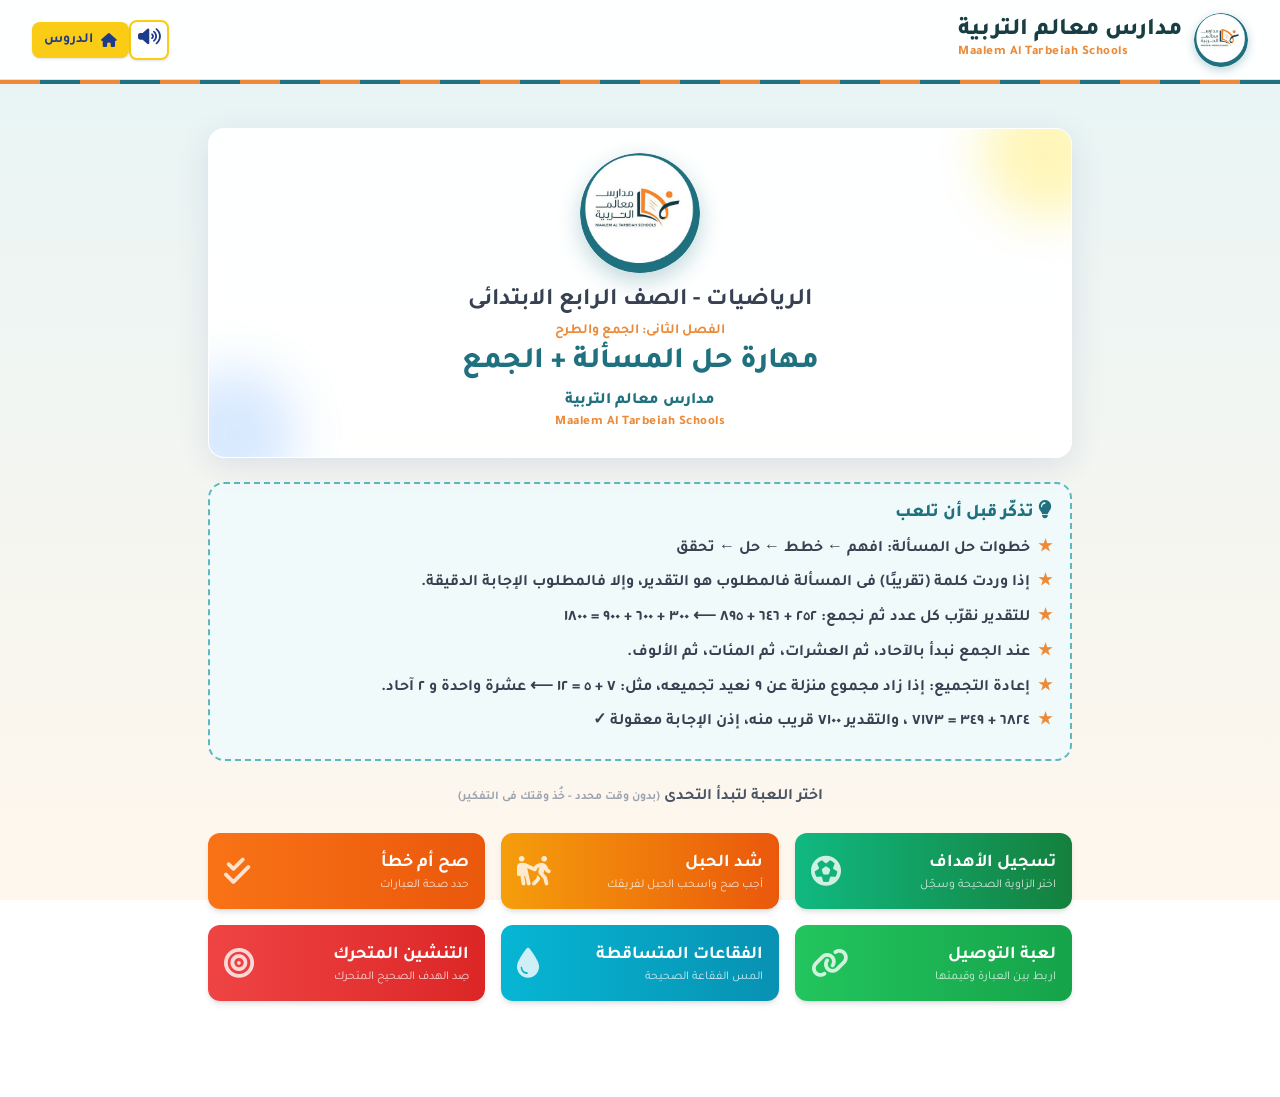
==== game.html @ 6326a278 "Add files via upload" ====
<!DOCTYPE html>
<html lang="ar" dir="rtl">
<head>
    <meta charset="UTF-8">
    <meta name="viewport" content="width=device-width, initial-scale=1.0, maximum-scale=1.0, user-scalable=no">
    <title>مدارس معالم التربية - ألعاب الدرس</title>
    <link rel="stylesheet" href="assets/tailwind.css">
    <link rel="stylesheet" href="assets/fontawesome/css/all.min.css">
    <link rel="stylesheet" href="assets/style.css">
    <script src="assets/common.js"></script>
    <script src="assets/sound.js"></script>
</head>
<body class="text-gray-800 min-h-screen pb-20 relative">

    <header class="fixed top-0 w-full bg-white/95 backdrop-blur-md shadow-sm z-40 h-20 flex items-center px-4 md:px-8 border-b border-blue-100">
        <div class="flex items-center gap-3"><img src="assets/img/logo.png" alt="مدارس معالم التربية" class="logo-img"><h1 class="font-extrabold text-lg md:text-2xl brand-name">مدارس معالم التربية<small dir="ltr">Maalem Al Tarbeiah Schools</small></h1></div>
        <button id="sound-btn" onclick="toggleSound()" class="mr-auto btn-bounce bg-white border-2 border-yellow-400 text-blue-900 w-10 h-10 rounded-lg shadow ml-2 text-lg"></button>
        <a href="index.html" class="btn-bounce bg-yellow-400 hover:bg-yellow-300 text-blue-900 px-3 py-2 rounded-lg font-bold text-sm flex items-center gap-2 shadow"><i class="fa-solid fa-house"></i><span class="nav-txt"> الدروس</span></a>
    </header>
    <div class="fixed top-20 w-full z-40 brand-strip"></div>

    <div class="max-w-4xl mx-auto p-4 relative pt-28" id="main-container">

        <!-- الشاشة الرئيسية للدرس -->
        <div id="screen-home" class="space-y-6">
            <div class="glass-panel rounded-2xl p-6 shadow-lg relative overflow-hidden flex flex-col md:flex-row items-center gap-6 mt-4">
                <div class="absolute -top-10 -right-10 w-32 h-32 bg-yellow-200 rounded-full opacity-60 blur-xl"></div>
                <div class="absolute -bottom-10 -left-10 w-32 h-32 bg-blue-200 rounded-full opacity-60 blur-xl"></div>
                <div class="w-full text-center z-10 flex flex-col items-center justify-center">
                    <img src="assets/img/logo.png" alt="مدارس معالم التربية" class="hero-logo mb-3">
                    <h2 class="text-xl md:text-2xl font-bold text-gray-700 mb-1" id="grade-text"></h2>
                    <p class="text-sm font-bold lesson-order mb-1" id="lesson-order"></p>
                    <h3 class="text-xl md:text-3xl font-extrabold mb-2 lesson-title" id="lesson-title">جارٍ التحميل...</h3>
                    <p class="school-line">مدارس معالم التربية <span dir="ltr">Maalem Al Tarbeiah Schools</span></p>
                </div>
            </div>

            <div class="tips-box">
                <h4><i class="fa-solid fa-lightbulb"></i> تذكّر قبل أن تلعب</h4>
                <ul id="tips-list"></ul>
            </div>

            <h3 class="text-center font-bold text-gray-600 mt-8 mb-4">اختر اللعبة لتبدأ التحدى <span class="text-xs text-gray-400">(بدون وقت محدد - خُذ وقتك فى التفكير)</span></h3>

            <div class="grid grid-cols-1 sm:grid-cols-2 lg:grid-cols-3 gap-4" id="games-grid"></div>
        </div>

        <!-- رأس اللعبة -->
        <div id="game-header" class="hidden mb-6 bg-white p-3 rounded-xl shadow-sm border border-gray-100 flex flex-col gap-3">
            <div class="flex justify-between items-center w-full">
                <button onclick="goHome()" class="btn-bounce bg-gray-100 hover:bg-gray-200 text-gray-700 px-3 py-2 rounded-lg font-bold text-sm flex items-center gap-2">
                    <i class="fa-solid fa-arrow-right"></i> للألعاب
                </button>
                <div class="flex items-center gap-3">
                    <div class="text-left hidden sm:block">
                        <p class="text-xs text-gray-500 font-bold" id="hdr-teacher"></p>
                        <p class="text-sm font-bold text-blue-700" id="hdr-lesson"></p>
                    </div>
                </div>
            </div>
            <div class="flex justify-between items-center w-full border-t border-gray-100 pt-2">
                <div class="w-1/3 text-xs sm:text-sm font-bold text-gray-500"><i class="fa-solid fa-infinity text-blue-500"></i> بدون وقت</div>
                <h2 id="current-game-title" class="text-base sm:text-lg font-bold text-blue-800 text-center w-1/3"></h2>
                <div class="text-sm sm:text-base font-bold text-gray-600 bg-gray-50 px-3 py-1 rounded-lg border w-1/3 text-left">
                    النتيجة: <span id="current-score" class="text-blue-700">0</span>/<span class="total-count">15</span>
                </div>
            </div>
        </div>

        <!-- 1. اختيار من متعدد -->
        <div id="screen-mcq" class="hidden game-screen">
            <div class="glass-panel p-6 rounded-2xl">
                <div class="w-full bg-gray-200 rounded-full h-2.5 mb-6"><div id="mcq-progress" class="bg-blue-600 h-2.5 rounded-full" style="width:0%"></div></div>
                <div id="mcq-img"></div>
                <h3 id="mcq-question" class="text-xl md:text-2xl font-bold text-gray-800 mb-6 text-center leading-relaxed"></h3>
                <div id="mcq-options" class="grid grid-cols-1 sm:grid-cols-2 gap-3"></div>
            </div>
        </div>

        <!-- 2. الفقاعات -->
        <div id="screen-bubbles" class="hidden game-screen">
            <div class="glass-panel p-6 rounded-2xl">
                <div class="w-full bg-gray-200 rounded-full h-2.5 mb-4"><div id="bubbles-progress" class="bg-cyan-500 h-2.5 rounded-full" style="width:0%"></div></div>
                <div class="bg-cyan-50 border border-cyan-200 rounded-xl p-4 mb-4 text-center">
                    <h3 id="bubbles-question" class="text-lg md:text-xl font-bold text-gray-800 leading-relaxed"></h3>
                    <div id="bubbles-img"></div>
                </div>
                <div id="bubbles-game-area" class="relative w-full h-[430px] overflow-hidden rounded-xl shadow-inner bg-gradient-to-b from-blue-50 to-cyan-100"></div>
            </div>
        </div>

        <!-- 3. التنشين -->
        <div id="screen-shoot" class="hidden game-screen">
            <div class="glass-panel p-6 rounded-2xl">
                <div class="w-full bg-gray-200 rounded-full h-2.5 mb-4"><div id="shoot-progress" class="bg-red-500 h-2.5 rounded-full" style="width:0%"></div></div>
                <div class="bg-red-50 border border-red-200 rounded-xl p-4 mb-4 text-center">
                    <h3 id="shoot-question" class="text-lg md:text-xl font-bold text-gray-800 leading-relaxed"></h3>
                    <div id="shoot-img"></div>
                </div>
                <div id="shoot-game-area" class="relative w-full h-[430px] overflow-hidden bg-gray-900 border-4 border-gray-700 rounded-xl shadow-inner"></div>
            </div>
        </div>

        <!-- 4. صح أم خطأ -->
        <div id="screen-tf" class="hidden game-screen">
            <div class="glass-panel p-6 rounded-2xl flex flex-col">
                <div class="w-full bg-gray-200 rounded-full h-2.5 mb-6"><div id="tf-progress" class="bg-orange-500 h-2.5 rounded-full" style="width:0%"></div></div>
                <p class="text-center font-bold text-gray-600 mb-4 text-lg">اقرأ العبارة وحدد: صح أم خطأ؟</p>
                <div id="tf-img"></div>
                <div class="flex items-center justify-center mb-8">
                    <div id="tf-statement" class="bg-white border-2 border-orange-300 text-gray-800 font-bold text-xl md:text-2xl py-8 px-6 rounded-2xl shadow-md w-full text-center min-h-[150px] flex items-center justify-center leading-relaxed"></div>
                </div>
                <div class="grid grid-cols-2 gap-4 w-full">
                    <button onclick="checkTF(true)" class="btn-bounce bg-green-500 hover:bg-green-600 text-white p-6 rounded-xl flex flex-col items-center gap-2 shadow-lg">
                        <i class="fa-solid fa-check text-5xl mb-2"></i><span class="font-bold text-xl md:text-2xl">صح</span>
                    </button>
                    <button onclick="checkTF(false)" class="btn-bounce bg-red-500 hover:bg-red-600 text-white p-6 rounded-xl flex flex-col items-center gap-2 shadow-lg">
                        <i class="fa-solid fa-xmark text-5xl mb-2"></i><span class="font-bold text-xl md:text-2xl">خطأ</span>
                    </button>
                </div>
            </div>
        </div>

        <!-- 5. التوصيل -->
        <div id="screen-match" class="hidden game-screen">
            <div class="glass-panel p-4 rounded-2xl">
                <div class="w-full bg-gray-200 rounded-full h-2.5 mb-4"><div id="match-progress" class="bg-green-600 h-2.5 rounded-full" style="width:0%"></div></div>
                <p class="text-center text-gray-600 mb-4 font-bold">المس عنصرًا من القائمة الأولى ثم ما يناسبه من الثانية</p>
                <div class="flex gap-4 justify-between">
                    <div class="w-1/2 space-y-2 flex flex-col" id="match-list-a"></div>
                    <div class="w-1/2 space-y-2 flex flex-col" id="match-list-b"></div>
                </div>
            </div>
        </div>

        <!-- 6. أكمل -->
        <div id="screen-fill" class="hidden game-screen">
            <div class="glass-panel p-4 md:p-6 rounded-2xl flex flex-col">
                <div class="w-full bg-gray-200 rounded-full h-2.5 mb-4 md:mb-6"><div id="fill-progress" class="bg-purple-500 h-2.5 rounded-full" style="width:0%"></div></div>
                <p class="text-center font-bold text-gray-600 mb-4 text-sm md:text-lg">اختر ما يكمل العبارة إكمالًا صحيحًا</p>
                <div id="fill-img"></div>
                <div class="bg-white border-2 border-purple-200 py-6 px-4 md:py-8 md:px-6 rounded-2xl shadow-sm text-center mb-6 flex items-center justify-center min-h-[120px] md:min-h-[160px]">
                    <h3 id="fill-sentence" class="text-lg sm:text-xl md:text-2xl font-bold text-gray-800 leading-loose"></h3>
                </div>
                <div id="fill-options" class="grid grid-cols-1 sm:grid-cols-2 gap-3 md:gap-4"></div>
            </div>
        </div>
    
        <!-- 7. شد الحبل -->
        <div id="screen-tug" class="hidden game-screen">
            <div class="glass-panel p-4 md:p-6 rounded-2xl">
                <div class="w-full bg-gray-200 rounded-full h-2.5 mb-4"><div id="tug-progress" class="bg-amber-500 h-2.5 rounded-full" style="width:0%"></div></div>
                <div class="tug-arena">
                    <div class="tug-team tug-me"><span class="tug-tag">فريقك</span><div class="tug-men"><i class="fa-solid fa-person"></i><i class="fa-solid fa-person"></i><i class="fa-solid fa-person"></i></div></div>
                    <div class="tug-field">
                        <div class="tug-zone tug-zone-me"></div><div class="tug-zone tug-zone-op"></div>
                        <div class="tug-center"></div>
                        <div id="tug-rope" class="tug-rope"><div class="tug-knot"><i class="fa-solid fa-flag"></i></div></div>
                    </div>
                    <div class="tug-team tug-op"><span class="tug-tag">المنافس</span><div class="tug-men"><i class="fa-solid fa-person"></i><i class="fa-solid fa-person"></i><i class="fa-solid fa-person"></i></div></div>
                </div>
                <p class="text-center text-xs font-bold text-gray-500 mb-3">كل إجابة صحيحة تسحب الحبل نحو فريقك، وكل إجابة خاطئة تسحبه نحو المنافس</p>
                <div class="bg-amber-50 border border-amber-200 rounded-xl p-4 mb-4 text-center">
                    <h3 id="tug-question" class="text-lg md:text-xl font-bold text-gray-800 leading-relaxed"></h3>
                    <div id="tug-img"></div>
                </div>
                <div id="tug-options" class="grid grid-cols-2 gap-3"></div>
            </div>
        </div>

        <!-- 8. تسجيل الأهداف -->
        <div id="screen-goal" class="hidden game-screen">
            <div class="glass-panel p-4 md:p-6 rounded-2xl">
                <div class="w-full bg-gray-200 rounded-full h-2.5 mb-4"><div id="goal-progress" class="bg-emerald-600 h-2.5 rounded-full" style="width:0%"></div></div>
                <div class="bg-emerald-50 border border-emerald-200 rounded-xl p-4 mb-4 text-center">
                    <h3 id="goal-question" class="text-lg md:text-xl font-bold text-gray-800 leading-relaxed"></h3>
                    <div id="goal-img"></div>
                </div>
                <div class="goal-pitch" id="goal-pitch">
                    <div class="goal-frame"><div class="goal-net"></div></div>
                    <div id="goal-keeper" class="goal-keeper"><i class="fa-solid fa-user-shield"></i></div>
                    <div id="goal-targets"></div>
                    <div id="goal-ball" class="goal-ball"><i class="fa-solid fa-futbol"></i></div>
                    <div id="goal-flash" class="goal-flash"></div>
                </div>
                <p class="text-center text-sm font-bold text-gray-500 mt-3">المس الزاوية التى بها الإجابة الصحيحة لتسدد الكرة</p>
            </div>
        </div>
    </div>

    <!-- نافذة التغذية الراجعة -->
    <div id="feedback-modal" class="fixed inset-0 bg-black bg-opacity-60 z-50 hidden flex items-center justify-center p-4 backdrop-blur-sm">
        <div id="feedback-content" class="bg-white rounded-2xl p-6 max-w-sm w-full text-center transform scale-50 opacity-0 transition-all duration-300">
            <div id="feedback-icon" class="text-6xl mb-4"></div>
            <h3 id="feedback-title" class="text-2xl font-bold mb-2"></h3>
            <p id="feedback-msg" class="text-gray-600 mb-6 font-bold text-lg leading-relaxed"></p>
            <button onclick="closeFeedback()" class="btn-brand text-white font-bold py-3 px-8 rounded-xl shadow-md w-full transition-colors">متابعة</button>
        </div>
    </div>

    <div id="cheer-toast" class="copy-toast"></div>

    <!-- نهاية اللعبة -->
    <div id="endgame-modal" class="fixed inset-0 bg-blue-950 bg-opacity-95 z-50 hidden flex items-center justify-center p-4">
        <div class="bg-white rounded-2xl p-8 max-w-md w-full text-center shadow-2xl">
            <i class="fa-solid fa-trophy text-6xl text-yellow-400 mb-4"></i>
            <h2 class="text-3xl font-bold text-blue-900 mb-2">اكتملت اللعبة!</h2>
            <p class="text-xl text-gray-700 mb-2 font-bold">لقد حققت <span id="endgame-score" class="text-blue-700 text-2xl">0</span> من <span class="total-count">15</span></p>
            <p id="endgame-msg" class="text-lg text-yellow-600 font-bold mb-6"></p>
            <button onclick="startGame(gameState.activeGame)" class="w-full mb-3 bg-yellow-400 text-blue-900 font-bold py-3 rounded-xl shadow text-lg btn-bounce">
                <i class="fa-solid fa-rotate-right"></i> العب مرة أخرى
            </button>
            <button onclick="goHome()" class="w-full bg-gradient-to-r from-blue-700 to-indigo-700 text-white font-bold py-4 rounded-xl shadow-lg text-xl btn-bounce">
                العودة لألعاب الدرس
            </button>
        </div>
    </div>


        <script src="assets/game.js"></script>
</body>
</html>
---- assets/style.css ----
@import url('https://fonts.googleapis.com/css2?family=Tajawal:wght@400;700;800&display=swap');
body { font-family: 'Tajawal', sans-serif; background: linear-gradient(180deg,#eef2ff 0%,#fefce8 100%); background-attachment: fixed; user-select: none; overflow-x: hidden; }
.glass-panel { background: rgba(255,255,255,0.93); backdrop-filter: blur(10px); border: 1px solid rgba(255,255,255,0.3); box-shadow: 0 8px 32px 0 rgba(31,38,135,0.10); }
.btn-bounce { transition: transform 0.2s; }
.btn-bounce:active { transform: scale(0.95); }
.brand-strip { background: repeating-linear-gradient(90deg,#facc15 0 40px,#1e3a8a 40px 80px); height: 4px; }

/* رياضيات */
.m { unicode-bidi: isolate; direction: ltr; }
.frac { display: inline-flex; flex-direction: column; vertical-align: middle; text-align: center; line-height: 1.1; margin: 0 2px; font-size: 0.9em; }
.frac .num { border-bottom: 2px solid currentColor; padding: 0 3px; }
.frac .den { padding: 0 3px; }
.q-img { max-height: 260px; max-width: 100%; margin: 0 auto 1rem; border-radius: 12px; border: 2px solid #e0e7ff; background: #fff; object-fit: contain; }
.q-img-sm { max-height: 150px; max-width: 100%; margin: 8px auto 0; border-radius: 10px; background: #fff; object-fit: contain; }

/* التوصيل */
.match-item { transition: all 0.3s; }
.match-item.selected { background-color: #fef08a; border-color: #eab308; transform: scale(1.05); }
.match-item.matched { background-color: #86efac; border-color: #22c55e; opacity: 0.7; pointer-events: none; }
.match-item.error { background-color: #fca5a5; border-color: #ef4444; animation: shake 0.5s; }

/* الفقاعات */
.game-bubble {
    border-radius: 50%;
    background: radial-gradient(circle at 30% 30%, rgba(255,255,255,0.95), rgba(191,219,254,0.8) 60%, rgba(59,130,246,0.45));
    box-shadow: inset 0 0 15px rgba(255,255,255,0.8), 0 4px 10px rgba(0,0,0,0.15);
    border: 1px solid rgba(255,255,255,0.6);
    color: #1e3a8a; text-shadow: 0 1px 2px rgba(255,255,255,0.8);
}
.horizontal-target { background-color: white; border: 4px solid; box-shadow: 0 10px 15px -3px rgba(0,0,0,0.2); }

/* حركة مستمرة بلا وقت محدد: تتكرر حتى يجيب الطالب */
@keyframes fallDown { from { top: -140px; } to { top: 105%; } }
@keyframes moveRight { from { left: -140px; } to { left: 105%; } }
@keyframes moveLeft { from { left: 105%; } to { left: -140px; } }
.anim-fall { animation: fallDown 16s linear infinite; }
.anim-right { animation: moveRight 15s linear infinite; }
.anim-left { animation: moveLeft 15s linear infinite; }

@keyframes shake { 0%,100% {transform: translateX(0);} 25% {transform: translateX(-5px);} 75% {transform: translateX(5px);} }
.popup-anim { animation: popIn 0.3s ease-out forwards; }
@keyframes popIn { 0% { opacity: 0; transform: scale(0.5); } 100% { opacity: 1; transform: scale(1); } }
.game-bubble .frac, .horizontal-target .frac { font-size: 1.3em; }
.game-bubble .m, .horizontal-target .m { white-space: normal; }

/* رموز الشعاع والمستقيم */
.geo { position: relative; display: inline-block; padding-top: 0.45em; line-height: 1.1; unicode-bidi: isolate; }
.geo::before { position: absolute; top: -0.15em; left: 0; right: 0; text-align: center; font-size: 0.8em; line-height: 1; letter-spacing: -2px; }
.ray::before { content: "⟶"; }
.gline::before { content: "⟷"; }

/* ===== عناصر مستر سيف محمد (بدون صور) ===== */
.brand-strip { background: repeating-linear-gradient(90deg,#f59e0b 0 40px,#1e3a8a 40px 80px); }
.logo-badge { width: 56px; height: 56px; border-radius: 16px; display: flex; align-items: center; justify-content: center;
  background: linear-gradient(135deg,#1e3a8a,#4f46e5); color: #fde68a; font-size: 26px; font-weight: 800; box-shadow: 0 4px 12px rgba(30,58,138,.3); border: 2px solid #fcd34d; flex-shrink: 0; }
.brand-name { line-height: 1.15; }
.brand-name small { display: block; font-size: 13px; color: #b45309; font-weight: 800; letter-spacing: .5px; }
.hero-art { position: relative; width: 100%; max-width: 300px; aspect-ratio: 1/1; border-radius: 20px; border: 4px solid #fbbf24;
  background: radial-gradient(circle at 30% 25%,#6366f1,#1e3a8a 70%); color: #fff; display: flex; flex-direction: column; align-items: center; justify-content: center; gap: 10px;
  box-shadow: 0 12px 30px rgba(30,58,138,.35); overflow: hidden; }
.hero-art .big { font-size: 64px; font-weight: 800; color: #fde68a; line-height: 1; }
.hero-art .eq { direction: ltr; font-size: 20px; font-weight: 800; background: rgba(255,255,255,.15); padding: 6px 14px; border-radius: 12px; }
.hero-art .eq b { color: #fde68a; }
.hero-art .tag { font-size: 14px; font-weight: 800; color: #c7d2fe; }
.hero-art::before, .hero-art::after { content: ""; position: absolute; border-radius: 50%; background: rgba(255,255,255,.08); }
.hero-art::before { width: 160px; height: 160px; top: -50px; left: -50px; }
.hero-art::after { width: 120px; height: 120px; bottom: -40px; right: -30px; }
@media (max-width: 767px) { .hero-art { max-width: 240px; } .hero-art .big { font-size: 52px; } }
.avatar-mini { width: 40px; height: 40px; border-radius: 50%; display: flex; align-items: center; justify-content: center; background: linear-gradient(135deg,#1e3a8a,#4f46e5); color: #fde68a; font-weight: 800; border: 2px solid #fbbf24; }
.lesson-num { width: 64px; height: 64px; border-radius: 14px; display: flex; flex-direction: column; align-items: center; justify-content: center; color: #fff; font-weight: 800; flex-shrink: 0; box-shadow: 0 4px 10px rgba(0,0,0,.15); }
.lesson-num span { font-size: 11px; opacity: .9; }
.lesson-num b { font-size: 24px; line-height: 1; }
.tips-box { background: #fffbeb; border: 2px dashed #fbbf24; border-radius: 16px; padding: 16px 18px; }
.tips-box h4 { color: #b45309; font-weight: 800; font-size: 18px; margin-bottom: 8px; }
.tips-box li { position: relative; padding-right: 22px; margin-bottom: 6px; font-weight: 700; color: #374151; line-height: 1.8; }
.tips-box li::before { content: "★"; position: absolute; right: 0; color: #f59e0b; }
.tips-box .m, .hero-art .eq { white-space: nowrap; }

/* ===== ألوان أساسية ===== */
.brand-strip { background: repeating-linear-gradient(90deg,#0d9488 0 40px,#1e3a8a 40px 80px); }
.brand-name small { color: #0f766e; }
.logo-badge { width: 46px; height: 46px; font-size: 24px; background: linear-gradient(135deg,#1e3a8a,#0d9488); border-color: #5eead4; color: #fff; }

/* المعادلات: من اليمين لليسار كما فى الكتاب */
.eq { unicode-bidi: isolate; direction: rtl; white-space: nowrap; display: inline-block; }
.game-bubble .eq, .horizontal-target .eq, .match-item .eq { white-space: normal; }

/* رسم المستطيلات */
.bar-fig { max-width: 460px; margin: 4px auto 18px; padding: 30px 8px 0; }
.bar-row { display: flex; direction: ltr; height: 38px; border: 2px solid #374151; border-radius: 4px; overflow: visible; }
.bar-seg { position: relative; border-left: 2px solid #374151; min-width: 34px; }
.bar-seg:first-child { border-left: none; }
.bar-w { background: #fff; } .bar-g { background: #4ade80; } .bar-y { background: #fde047; }
.bar-k { background: repeating-conic-gradient(#1f2937 0 25%, #fff 0 50%) 0 0/10px 10px; }
.bar-lbl { position: absolute; bottom: 100%; left: 0; right: 0; text-align: center; font-size: 13px; font-weight: 800; color: #1e3a8a; white-space: nowrap; padding-bottom: 2px; border-bottom: 2px solid #94a3b8; margin: 0 2px 4px; }
.bar-total { margin-top: 6px; border-top: 2px solid #94a3b8; text-align: center; font-weight: 800; color: #374151; font-size: 14px; padding-top: 2px; }
.bar-sm { margin-bottom: 6px; padding-top: 26px; }
.game-bubble > span, .horizontal-target > span { font-size: 1.35em; }

/* ===== شد الحبل ===== */
.tug-arena { display: flex; align-items: center; gap: 6px; margin-bottom: 10px; }
.tug-team { display: flex; flex-direction: column; align-items: center; width: 74px; flex-shrink: 0; }
.tug-tag { font-size: 12px; font-weight: 800; padding: 2px 8px; border-radius: 999px; color: #fff; margin-bottom: 4px; white-space: nowrap; }
.tug-me .tug-tag { background: #2563eb; } .tug-op .tug-tag { background: #dc2626; }
.tug-men { display: flex; gap: 1px; font-size: 30px; line-height: 1; }
.tug-me .tug-men { color: #1d4ed8; transform: rotate(12deg); } .tug-op .tug-men { color: #b91c1c; transform: rotate(-12deg); }
.tug-me.pulling .tug-men { animation: pullR .6s ease-out; } .tug-op.pulling .tug-men { animation: pullL .6s ease-out; }
@keyframes pullR { 50% { transform: rotate(28deg) translateX(8px); } }
@keyframes pullL { 50% { transform: rotate(-28deg) translateX(-8px); } }
.tug-field { position: relative; flex: 1; height: 86px; border-radius: 14px; overflow: hidden; border: 2px solid #e5e7eb; }
.tug-zone { position: absolute; top: 0; bottom: 0; width: 50%; }
.tug-zone-me { right: 0; background: linear-gradient(90deg,#dbeafe,#bfdbfe); }
.tug-zone-op { left: 0; background: linear-gradient(90deg,#fecaca,#fee2e2); }
.tug-center { position: absolute; top: 0; bottom: 0; left: 50%; border-left: 3px dashed #6b7280; }
.tug-rope { position: absolute; top: 50%; left: -30%; width: 160%; height: 10px; margin-top: -5px; border-radius: 6px;
  background: repeating-linear-gradient(45deg,#a16207 0 6px,#ca8a04 6px 12px); box-shadow: 0 2px 4px rgba(0,0,0,.25); transition: transform .6s cubic-bezier(.3,1.6,.5,1); }
.tug-knot { position: absolute; left: 50%; top: 50%; transform: translate(-50%,-50%); width: 34px; height: 34px; border-radius: 50%; background: #fff; border: 3px solid #f59e0b;
  display: flex; align-items: center; justify-content: center; color: #dc2626; font-size: 15px; box-shadow: 0 3px 8px rgba(0,0,0,.25); }
.opt-right { background: #bbf7d0 !important; border-color: #22c55e !important; }
.opt-wrong { background: #fecaca !important; border-color: #ef4444 !important; }

/* ===== تسجيل الأهداف ===== */
.goal-pitch { position: relative; width: 100%; height: 360px; border-radius: 16px; overflow: hidden;
  background: repeating-linear-gradient(180deg,#16a34a 0 36px,#15803d 36px 72px); box-shadow: inset 0 0 30px rgba(0,0,0,.25); }
.goal-frame { position: absolute; top: 5%; left: 8%; right: 8%; height: 56%; border: 7px solid #fff; border-bottom: none; border-radius: 6px 6px 0 0; box-shadow: 0 4px 10px rgba(0,0,0,.25); }
.goal-net { position: absolute; inset: 0; background-image: linear-gradient(rgba(255,255,255,.35) 1px, transparent 1px), linear-gradient(90deg, rgba(255,255,255,.35) 1px, transparent 1px); background-size: 14px 14px; background-color: rgba(0,0,0,.12); }
.goal-pitch::after { content: ""; position: absolute; left: 22%; right: 22%; top: 61%; height: 22%; border: 3px solid rgba(255,255,255,.7); border-top: none; }
.goal-keeper { position: absolute; z-index: 3; font-size: 44px; color: #facc15; text-shadow: 0 3px 6px rgba(0,0,0,.4); transform: translate(-50%,-50%); pointer-events: none; }
.goal-ball { position: absolute; z-index: 4; font-size: 34px; color: #fff; background: #111; border-radius: 50%; line-height: 1; width: 36px; height: 36px; display: flex; align-items: center; justify-content: center;
  transform: translate(-50%,-50%); pointer-events: none; text-shadow: none; box-shadow: 0 4px 6px rgba(0,0,0,.35); }
.goal-target { position: absolute; z-index: 2; transform: translate(-50%,-50%); min-width: 92px; max-width: 150px; min-height: 58px; padding: 6px 10px; border-radius: 14px;
  background: rgba(255,255,255,.92); border: 3px solid #fde047; color: #14532d; font-weight: 800; font-size: 17px; box-shadow: 0 4px 10px rgba(0,0,0,.25); display: flex; align-items: center; justify-content: center; text-align: center; transition: transform .2s; }
.goal-target.long { font-size: 13px; }
.goal-target:active { transform: translate(-50%,-50%) scale(.94); }
.goal-target.hit { background: #bbf7d0; border-color: #22c55e; }
.goal-target.miss { background: #fecaca; border-color: #ef4444; }
.goal-flash { position: absolute; z-index: 5; left: 50%; top: 74%; transform: translate(-50%,-50%) scale(.3); opacity: 0; font-size: 28px; font-weight: 800; padding: 6px 18px; border-radius: 14px; color: #fff; white-space: nowrap; transition: all .3s; pointer-events: none; }
.goal-flash.show { opacity: 1; transform: translate(-50%,-50%) scale(1); }
.goal-flash.ok { background: #16a34a; border: 3px solid #fde047; } .goal-flash.no { background: #dc2626; border: 3px solid #fff; }
@media (max-width: 480px) { .goal-target { min-width: 78px; font-size: 15px; } .goal-target.long { font-size: 11px; max-width: 120px; } .goal-pitch { height: 330px; } }

/* ألوان إضافية غير موجودة فى ملف tailwind المضغوط */
.from-amber-500{--tw-gradient-from:#f59e0b var(--tw-gradient-from-position);--tw-gradient-to:rgba(245,158,11,0) var(--tw-gradient-to-position);--tw-gradient-stops:var(--tw-gradient-from),var(--tw-gradient-to)}
.from-emerald-500{--tw-gradient-from:#10b981 var(--tw-gradient-from-position);--tw-gradient-to:rgba(16,185,129,0) var(--tw-gradient-to-position);--tw-gradient-stops:var(--tw-gradient-from),var(--tw-gradient-to)}
.from-teal-500{--tw-gradient-from:#14b8a6 var(--tw-gradient-from-position);--tw-gradient-to:rgba(20,184,166,0) var(--tw-gradient-to-position);--tw-gradient-stops:var(--tw-gradient-from),var(--tw-gradient-to)}
.to-green-700{--tw-gradient-to:#15803d var(--tw-gradient-to-position)}
.to-emerald-700{--tw-gradient-to:#047857 var(--tw-gradient-to-position)}
.bg-amber-500{background-color:#f59e0b} .bg-amber-50{background-color:#fffbeb} .hover\:bg-amber-50:hover{background-color:#fffbeb}
.border-amber-300{border-color:#fcd34d} .border-amber-200{border-color:#fde68a} .text-amber-900{color:#78350f}
.bg-emerald-50{background-color:#ecfdf5} .border-emerald-200{border-color:#a7f3d0} .bg-emerald-600{background-color:#059669}
@media (max-width: 480px) { .nav-txt { display: none; } .brand-name { font-size: 16px; } .brand-name small { font-size: 11px; white-space: nowrap; } }

/* زر نسخ رابط الدرس */
.lesson-wrap { position: relative; }
.lesson-wrap > a { display: flex; }
.copy-btn { position: absolute; bottom: 14px; right: 24px; z-index: 2; background: rgba(255,255,255,.95); color: #1e3a8a; font-weight: 800; font-size: 14px;
  padding: 6px 14px; border-radius: 999px; box-shadow: 0 3px 8px rgba(0,0,0,.2); border: 2px solid #fcd34d; transition: transform .15s; display: flex; align-items: center; gap: 6px; }
.copy-btn:active { transform: scale(.94); }
.copy-btn.done { background: #dcfce7; color: #166534; border-color: #22c55e; }
.copy-toast { position: fixed; left: 50%; bottom: 24px; transform: translate(-50%, 30px); opacity: 0; z-index: 60; padding: 10px 20px; border-radius: 14px; color: #fff; font-weight: 800; transition: all .3s; pointer-events: none; white-space: nowrap; }
.copy-toast.show { opacity: 1; transform: translate(-50%, 0); }
.copy-toast.ok { background: #16a34a; } .copy-toast.no { background: #dc2626; }
.lesson-wrap > a { padding-bottom: 64px !important; min-height: 160px; }
.icon-text { font-size: 46px; font-weight: 800; opacity: .85; letter-spacing: 6px; line-height: 1; direction: ltr; }

/* ===== مدارس معالم التربية ===== */
:root { --brand-teal: #1f717f; --brand-dark: #183d43; --brand-orange: #eb8a39; }
body { background: linear-gradient(180deg,#e6f4f5 0%,#fff7ed 100%); background-attachment: fixed; }
.brand-strip { background: repeating-linear-gradient(90deg,var(--brand-orange) 0 40px,var(--brand-teal) 40px 80px); }
header { border-bottom-color: #cdeaec !important; }
.logo-img { width: 54px; height: 54px; border-radius: 50%; object-fit: contain; box-shadow: 0 3px 10px rgba(31,113,127,.3); background: #fff; flex-shrink: 0; }
.brand-name { color: var(--brand-dark); }
.brand-name small { color: var(--brand-orange); }
.hero-logo { width: 120px; height: 120px; border-radius: 50%; object-fit: contain; background: #fff; box-shadow: 0 8px 22px rgba(31,113,127,.28); }
.hero-logo-lg { width: 150px; height: 150px; }
.school-line { font-weight: 800; color: var(--brand-teal); }
.school-line span { display: block; font-size: 13px; color: var(--brand-orange); letter-spacing: .5px; }
.school-tag { color: var(--brand-orange); }
.lesson-order { color: var(--brand-orange); }
.lesson-title { color: var(--brand-teal); }
.tips-box { background: #f0fafa; border-color: #5eb8c0; }
.tips-box h4 { color: var(--brand-teal); }
.tips-box li::before { color: var(--brand-orange); }
.copy-btn { color: var(--brand-dark); border-color: var(--brand-orange); }
.from-teal-600{--tw-gradient-from:#0d9488 var(--tw-gradient-from-position);--tw-gradient-to:rgba(13,148,136,0) var(--tw-gradient-to-position);--tw-gradient-stops:var(--tw-gradient-from),var(--tw-gradient-to)}
.to-cyan-800{--tw-gradient-to:#155e75 var(--tw-gradient-to-position)}
#feedback-title { line-height: 1.5; }
.copy-toast { white-space: normal; text-align: center; max-width: 92vw; font-size: 17px; }

/* ===== الجمع الرأسى ===== */
.col-fig { display: inline-flex; flex-direction: column; align-items: flex-end; direction: ltr; margin: 8px auto 2px; padding: 6px 14px; background: #fff;
  border: 2px solid #cdeaec; border-radius: 12px; font-size: 26px; font-weight: 800; line-height: 1.15; color: var(--brand-dark); }
.col-row { display: flex; align-items: center; }
.col-op { width: 26px; text-align: left; color: var(--brand-orange); }
.col-d { display: inline-block; width: 20px; text-align: center; }
.col-line { align-self: stretch; border-top: 3px solid var(--brand-dark); margin: 3px 0; }
.col-ans { color: var(--brand-orange); min-width: 40px; text-align: right; }
@media (max-width: 480px) { .col-fig { font-size: 22px; } .col-d { width: 17px; } .logo-img { width: 46px; height: 46px; } }
.btn-brand { background: var(--brand-teal); } .btn-brand:hover { background: var(--brand-dark); }
.to-orange-600{--tw-gradient-to:#ea580c var(--tw-gradient-to-position)}
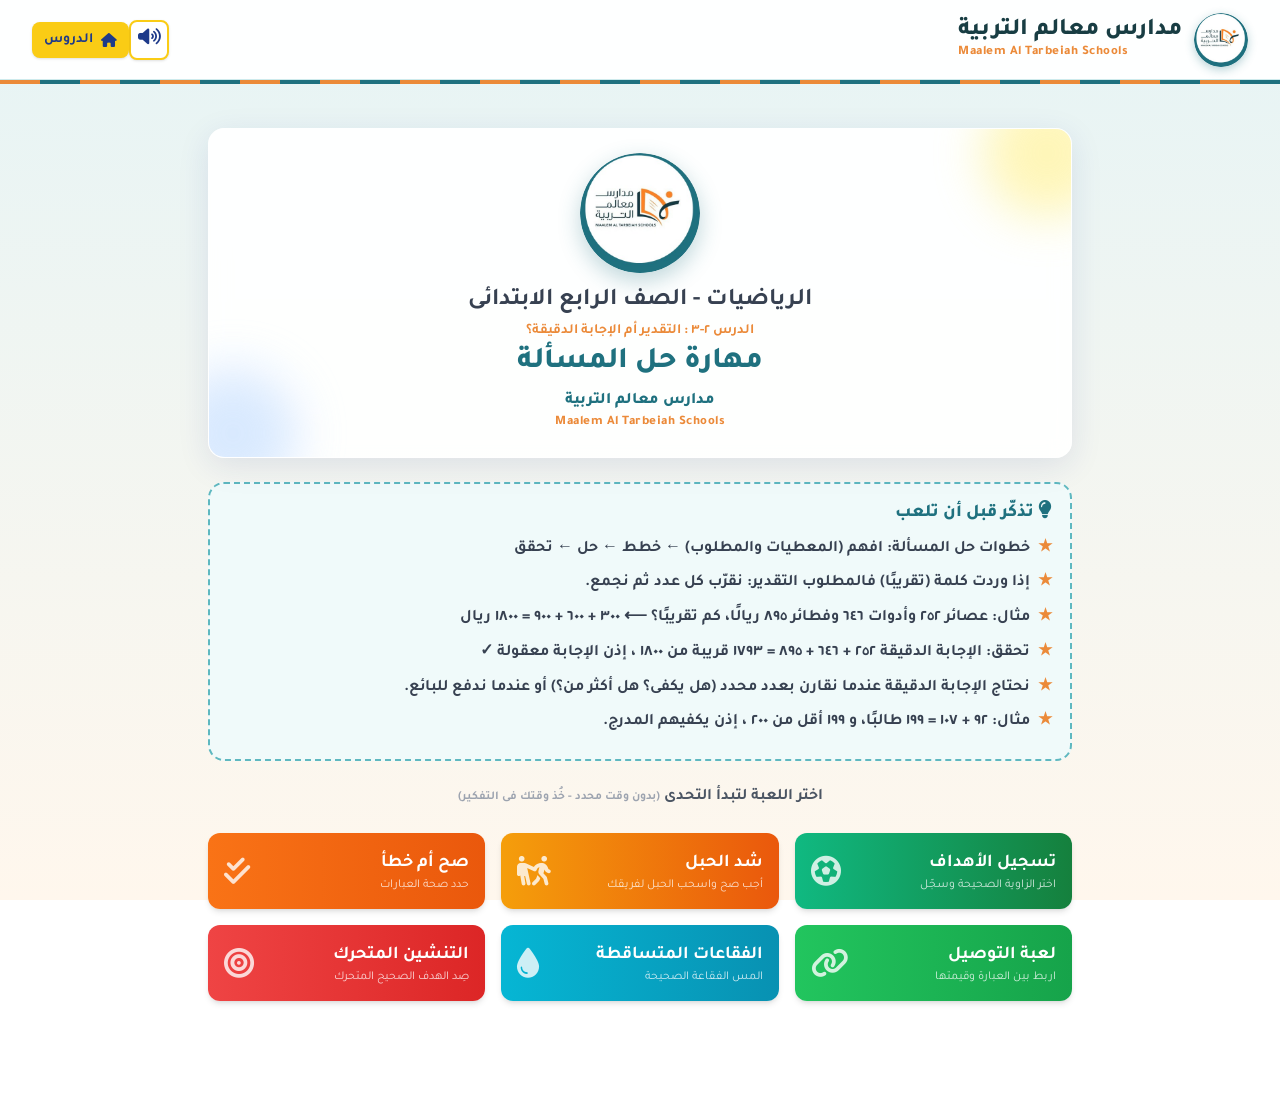
==== commit ea95340e: "Add files via upload" ====
--- a/game.html
+++ b/game.html
@@ -62,7 +62,7 @@
                 <div class="w-1/3 text-xs sm:text-sm font-bold text-gray-500"><i class="fa-solid fa-infinity text-blue-500"></i> بدون وقت</div>
                 <h2 id="current-game-title" class="text-base sm:text-lg font-bold text-blue-800 text-center w-1/3"></h2>
                 <div class="text-sm sm:text-base font-bold text-gray-600 bg-gray-50 px-3 py-1 rounded-lg border w-1/3 text-left">
-                    النتيجة: <span id="current-score" class="text-blue-700">0</span>/<span class="total-count">15</span>
+                    النتيجة: <span id="current-score" class="text-blue-700">٠</span>/<span class="total-count">15</span>
                 </div>
             </div>
         </div>
@@ -200,17 +200,28 @@
 
     <div id="cheer-toast" class="copy-toast"></div>
 
-    <!-- نهاية اللعبة -->
-    <div id="endgame-modal" class="fixed inset-0 bg-blue-950 bg-opacity-95 z-50 hidden flex items-center justify-center p-4">
-        <div class="bg-white rounded-2xl p-8 max-w-md w-full text-center shadow-2xl">
-            <i class="fa-solid fa-trophy text-6xl text-yellow-400 mb-4"></i>
-            <h2 class="text-3xl font-bold text-blue-900 mb-2">اكتملت اللعبة!</h2>
-            <p class="text-xl text-gray-700 mb-2 font-bold">لقد حققت <span id="endgame-score" class="text-blue-700 text-2xl">0</span> من <span class="total-count">15</span></p>
-            <p id="endgame-msg" class="text-lg text-yellow-600 font-bold mb-6"></p>
+    <!-- نهاية اللعبة: النتيجة -->
+    <div id="endgame-modal" class="fixed inset-0 bg-opacity-95 z-50 hidden flex items-center justify-center p-4 end-overlay">
+        <div class="bg-white rounded-3xl p-6 max-w-md w-full text-center shadow-2xl end-card">
+            <p class="end-label" id="endgame-game"></p>
+            <h2 class="text-2xl font-extrabold mb-3 end-title" id="endgame-title">النتيجة النهائية</h2>
+            <div class="end-ring" id="endgame-ring">
+                <div class="end-ring-in">
+                    <span class="end-score" id="endgame-score">0</span>
+                    <span class="end-of">من <span id="endgame-total">15</span></span>
+                </div>
+            </div>
+            <div class="end-stars" id="endgame-stars"></div>
+            <div class="end-stats">
+                <div class="end-stat ok"><i class="fa-solid fa-circle-check"></i><b id="endgame-right">0</b><span>إجابة صحيحة</span></div>
+                <div class="end-stat no"><i class="fa-solid fa-circle-xmark"></i><b id="endgame-wrong">0</b><span>إجابة خاطئة</span></div>
+                <div class="end-stat pc"><i class="fa-solid fa-chart-pie"></i><b id="endgame-pct">0</b><span>النسبة</span></div>
+            </div>
+            <p id="endgame-msg" class="text-lg font-extrabold mb-5 end-msg"></p>
             <button onclick="startGame(gameState.activeGame)" class="w-full mb-3 bg-yellow-400 text-blue-900 font-bold py-3 rounded-xl shadow text-lg btn-bounce">
                 <i class="fa-solid fa-rotate-right"></i> العب مرة أخرى
             </button>
-            <button onclick="goHome()" class="w-full bg-gradient-to-r from-blue-700 to-indigo-700 text-white font-bold py-4 rounded-xl shadow-lg text-xl btn-bounce">
+            <button onclick="goHome()" class="w-full btn-brand text-white font-bold py-4 rounded-xl shadow-lg text-xl btn-bounce">
                 العودة لألعاب الدرس
             </button>
         </div>
--- a/assets/style.css
+++ b/assets/style.css
@@ -198,3 +198,22 @@
 @media (max-width: 480px) { .col-fig { font-size: 22px; } .col-d { width: 17px; } .logo-img { width: 46px; height: 46px; } }
 .btn-brand { background: var(--brand-teal); } .btn-brand:hover { background: var(--brand-dark); }
 .to-orange-600{--tw-gradient-to:#ea580c var(--tw-gradient-to-position)}
+
+/* ===== شاشة النتيجة ===== */
+.end-overlay { background: rgba(24,61,67,.92); }
+.end-card { animation: popIn .35s ease-out; border-top: 6px solid var(--brand-orange); }
+.end-label { display: inline-block; font-size: 13px; font-weight: 800; color: #fff; background: var(--brand-teal); padding: 3px 14px; border-radius: 999px; margin-bottom: 8px; }
+.end-title { color: var(--brand-dark); }
+.end-ring { width: 150px; height: 150px; border-radius: 50%; margin: 0 auto 10px; padding: 12px; transition: background .6s; }
+.end-ring-in { width: 100%; height: 100%; border-radius: 50%; background: #fff; display: flex; flex-direction: column; align-items: center; justify-content: center; box-shadow: inset 0 2px 8px rgba(0,0,0,.08); }
+.end-score { font-size: 54px; font-weight: 800; line-height: 1; }
+.end-of { font-size: 16px; font-weight: 800; color: #6b7280; margin-top: 2px; }
+.end-stars { font-size: 34px; margin-bottom: 12px; letter-spacing: 6px; }
+.end-stars i { color: #e5e7eb; }
+.end-stars i.on { color: #facc15; text-shadow: 0 2px 6px rgba(234,179,8,.45); animation: starPop .45s both; }
+@keyframes starPop { 0% { transform: scale(0) rotate(-40deg); } 70% { transform: scale(1.3); } 100% { transform: scale(1); } }
+.end-stats { display: grid; grid-template-columns: repeat(3,1fr); gap: 8px; margin-bottom: 14px; }
+.end-stat { border-radius: 14px; padding: 8px 4px; display: flex; flex-direction: column; align-items: center; gap: 2px; }
+.end-stat i { font-size: 18px; } .end-stat b { font-size: 24px; line-height: 1.1; } .end-stat span { font-size: 12px; font-weight: 800; color: #4b5563; }
+.end-stat.ok { background: #dcfce7; color: #15803d; } .end-stat.no { background: #fee2e2; color: #b91c1c; } .end-stat.pc { background: #fff7ed; color: #c2410c; }
+.end-msg { color: var(--brand-orange); }
